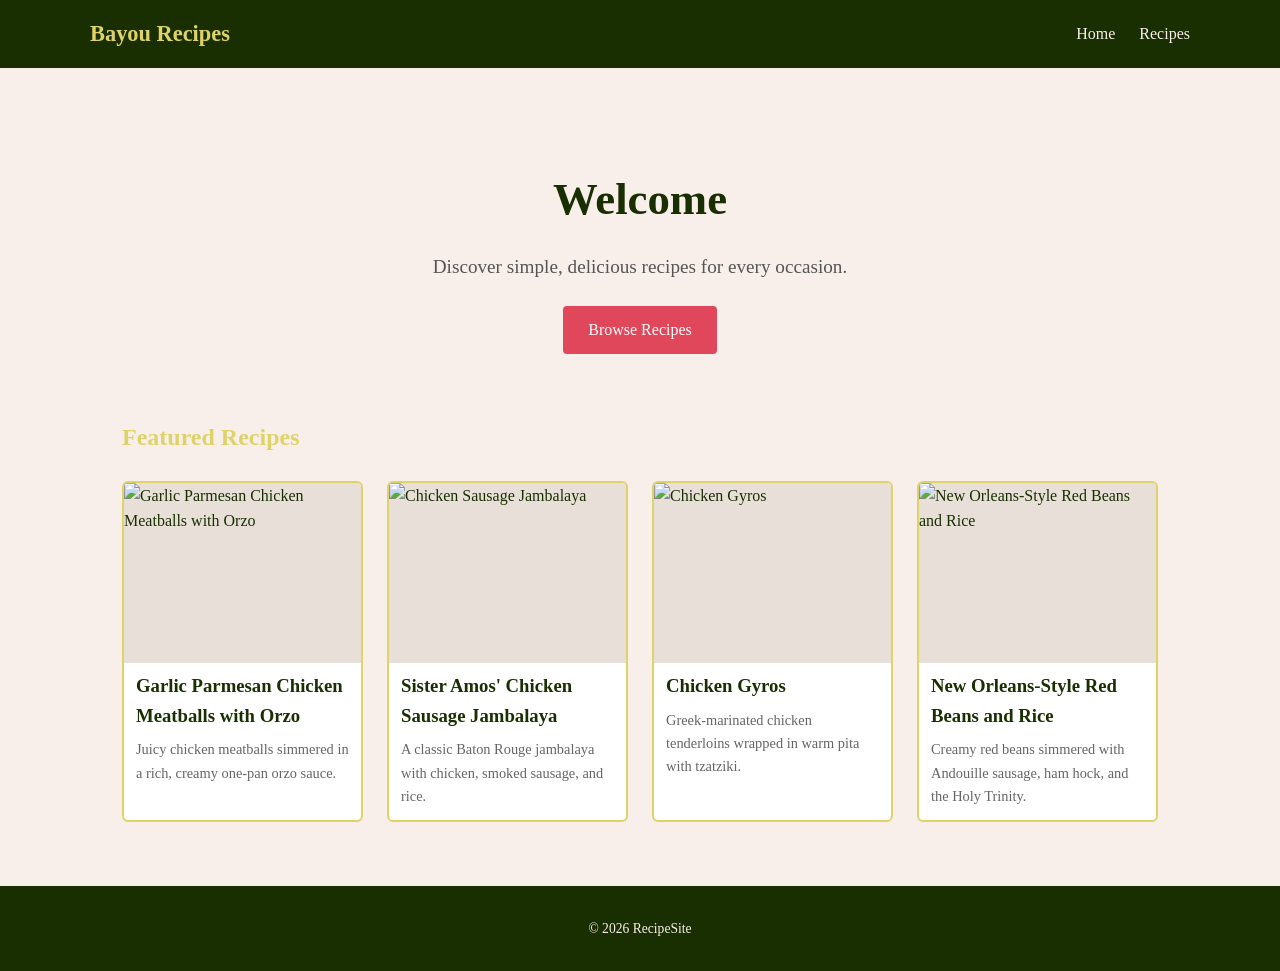
==== index.html @ 51a6a679 "initial commit" ====
<!DOCTYPE html>
<html lang="en">
<head>
  <meta charset="UTF-8" />
  <meta name="viewport" content="width=device-width, initial-scale=1.0" />
  <title>Recipe Site</title>
  <link rel="stylesheet" href="css/style.css" />
</head>
<body>
  <header>
    <nav>
      <a href="index.html" class="logo">Bayou Recipes</a>
      <ul>
        <li><a href="index.html">Home</a></li>
        <li><a href="recipes.html">Recipes</a></li>
      </ul>
    </nav>
  </header>

  <main>
    <section class="hero">
      <h1>Welcome</h1>
      <p>Discover simple, delicious recipes for every occasion.</p>
      <a href="recipes.html" class="btn">Browse Recipes</a>
    </section>

    <section class="featured">
      <h2>Featured Recipes</h2>
      <div class="card-grid">
        <a href="garlic-parmesan-meatballs.html" class="card">
          <img src="images/garlic-parmesan-meatballs.jpg" alt="Garlic Parmesan Chicken Meatballs with Orzo" />
          <h3>Garlic Parmesan Chicken Meatballs with Orzo</h3>
          <p>Juicy chicken meatballs simmered in a rich, creamy one-pan orzo sauce.</p>
        </a>
        <a href="chicken-sausage-jambalaya.html" class="card">
          <img src="images/chicken-sausage-jambalaya.jpg" alt="Chicken Sausage Jambalaya" />
          <h3>Sister Amos' Chicken Sausage Jambalaya</h3>
          <p>A classic Baton Rouge jambalaya with chicken, smoked sausage, and rice.</p>
        </a>
        <a href="chicken-gyros.html" class="card">
          <img src="images/chicken-gyros.jpg" alt="Chicken Gyros" />
          <h3>Chicken Gyros</h3>
          <p>Greek-marinated chicken tenderloins wrapped in warm pita with tzatziki.</p>
        </a>
        <a href="red-beans-and-rice.html" class="card">
          <img src="images/red-beans-and-rice.jpg" alt="New Orleans-Style Red Beans and Rice" />
          <h3>New Orleans-Style Red Beans and Rice</h3>
          <p>Creamy red beans simmered with Andouille sausage, ham hock, and the Holy Trinity.</p>
        </a>
      </div>
    </section>
  </main>

  <footer>
    <p>&copy; 2026 RecipeSite</p>
  </footer>
</body>
</html>
---- css/style.css ----
/* ── Palette ──────────────────────────────────────────
   #F8EFEA  cream      → page background
   #DED369  olive gold → accents, section headings
   #E0475B  raspberry  → primary action color
   #192F01  deep green → header, footer, strong text
   ───────────────────────────────────────────────── */

*, *::before, *::after { box-sizing: border-box; margin: 0; padding: 0; }

body {
  font-family: Georgia, serif;
  color: #192F01;
  background: #F8EFEA;
  line-height: 1.6;
}

/* ── Nav ── */
header { background: #192F01; padding: 1rem 2rem; }
nav { display: flex; align-items: center; justify-content: space-between; max-width: 1100px; margin: auto; }
.logo { font-size: 1.4rem; font-weight: bold; text-decoration: none; color: #DED369; }
nav ul { list-style: none; display: flex; gap: 1.5rem; }
nav ul a { text-decoration: none; color: #F8EFEA; }
nav ul a:hover { color: #DED369; }

/* ── Main content ── */
main { max-width: 1100px; margin: 2rem auto; padding: 0 2rem; }

/* ── Hero ── */
.hero { text-align: center; padding: 4rem 0; }
.hero h1 { font-size: 2.8rem; margin-bottom: 1rem; color: #192F01; }
.hero p { font-size: 1.2rem; color: #555; margin-bottom: 1.5rem; }

/* ── Button ── */
.btn {
  display: inline-block;
  padding: 0.7rem 1.6rem;
  background: #E0475B;
  color: #fff;
  text-decoration: none;
  border-radius: 4px;
}
.btn:hover { background: #c73650; }

/* ── Card grid ── */
.featured h2 { margin-bottom: 1.5rem; color: #DED369; }
.card-grid { display: grid; grid-template-columns: repeat(auto-fill, minmax(240px, 1fr)); gap: 1.5rem; }
.card { text-decoration: none; color: inherit; border: 2px solid #DED369; border-radius: 6px; overflow: hidden; background: #fff; transition: box-shadow 0.2s; }
.card:hover { box-shadow: 0 4px 14px rgba(25,47,1,0.15); }
.card img { width: 100%; height: 180px; object-fit: cover; display: block; background: #e8e0d8; }
.card h3 { padding: 0.5rem 0.75rem; color: #192F01; }
.card p { font-size: 0.9rem; color: #666; padding: 0 0.75rem 0.75rem; }

/* ── Download button ── */
.btn-download {
  display: inline-block;
  margin: 1rem 0 1.5rem;
  padding: 0.6rem 1.4rem;
  background: #192F01;
  color: #F8EFEA;
  text-decoration: none;
  border-radius: 4px;
  font-size: 0.95rem;
}
.btn-download:hover { background: #2e5002; }

/* ── Recipe page ── */
.recipe-meta { display: flex; gap: 1.5rem; color: #E0475B; font-size: 0.95rem; margin: 0.5rem 0 1.5rem; }
.recipe-hero { width: 100%; max-height: 400px; object-fit: cover; border-radius: 6px; margin-bottom: 2rem; background: #e8e0d8; }
.recipe-body { display: grid; grid-template-columns: 1fr 2fr; gap: 2rem; }
.ingredients h2, .instructions h2 { color: #DED369; margin-bottom: 0.75rem; }
.ingredients ul, .instructions ol { padding-left: 1.2rem; }
.ingredients li, .instructions li { margin-bottom: 0.4rem; }

/* ── Footer ── */
footer { text-align: center; padding: 2rem; color: #F8EFEA; background: #192F01; font-size: 0.85rem; margin-top: 4rem; }

/* ── Responsive ── */
@media (max-width: 600px) {
  .recipe-body { grid-template-columns: 1fr; }
  .hero h1 { font-size: 2rem; }
}
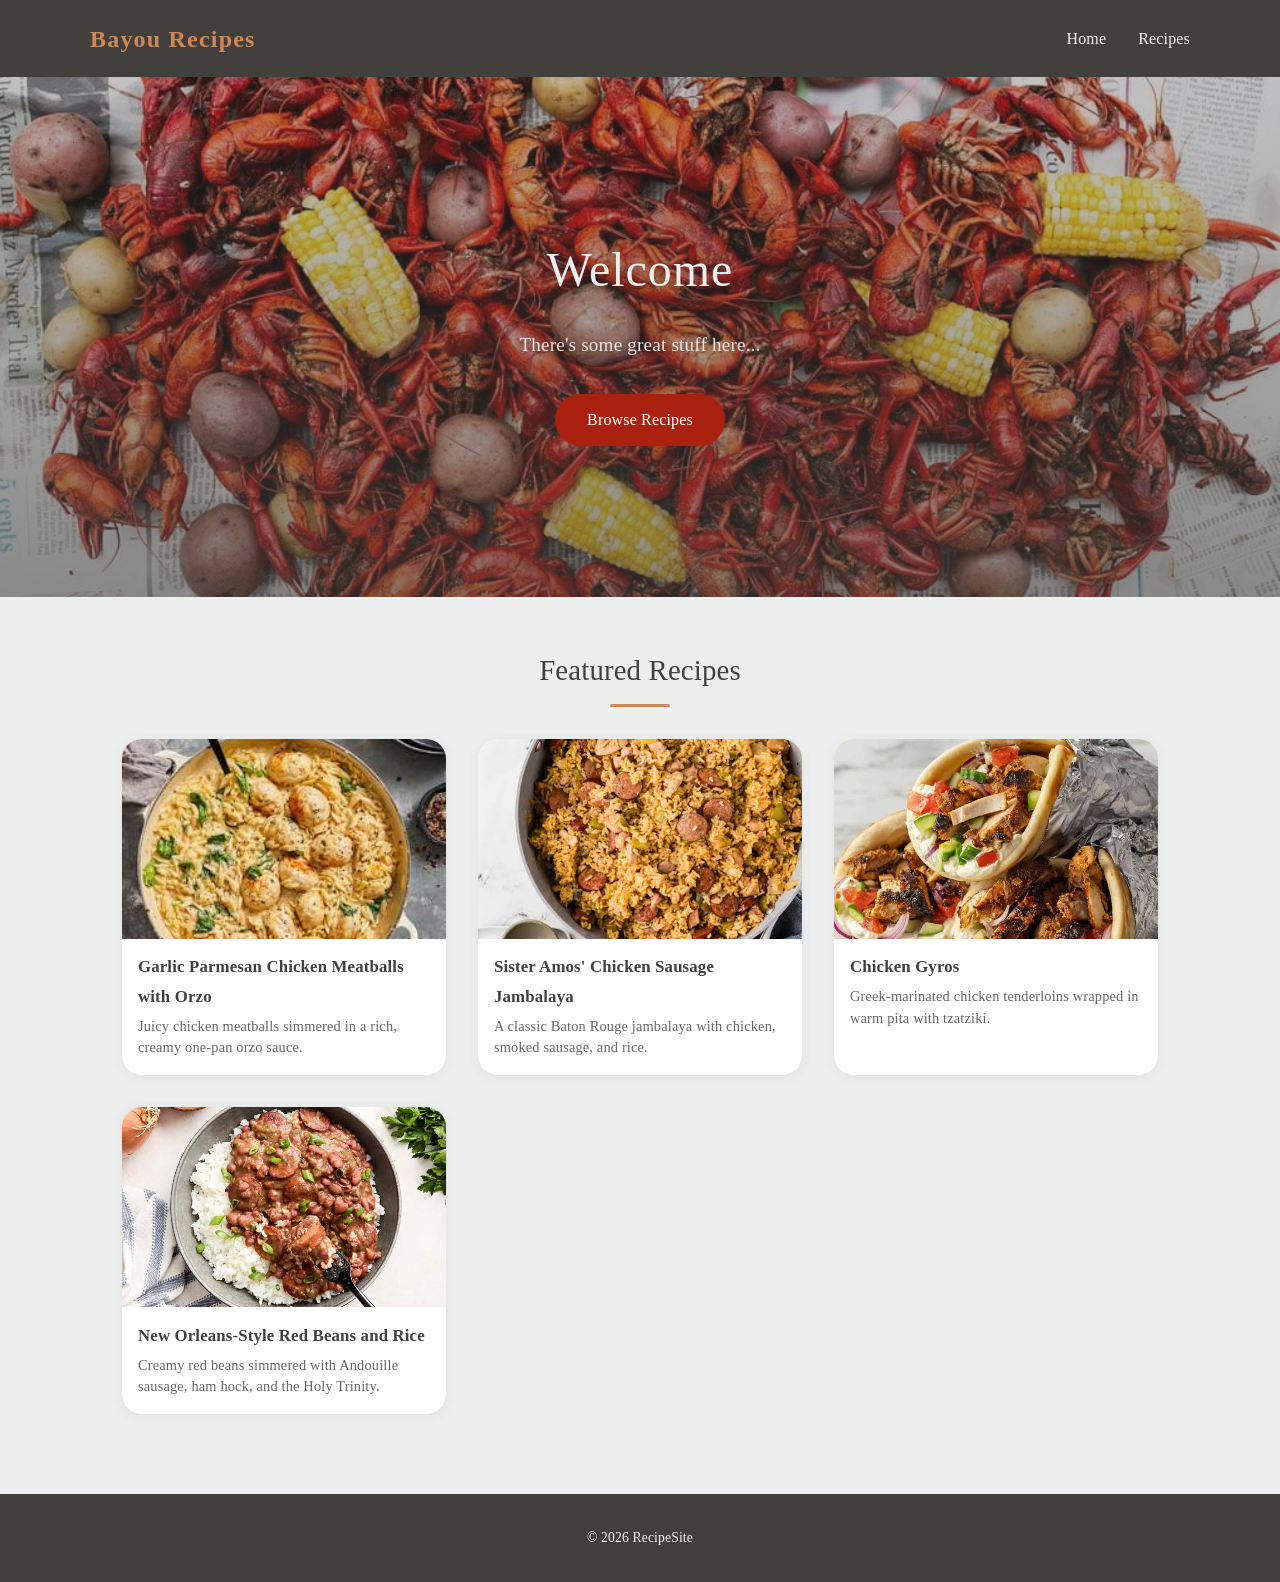
==== commit 54d95161: "changes" ====
--- a/index.html
+++ b/index.html
@@ -17,33 +17,35 @@
     </nav>
   </header>
 
+  <section class="hero" style="background-image: url('images/img_60394c7e3aaf4.jpg');">
+    <div class="hero-overlay">
+      <h1>Welcome</h1>
+      <p>There's some great stuff here...</p>
+      <a href="recipes.html" class="btn">Browse Recipes</a>
+    </div>
+  </section>
+
   <main>
-    <section class="hero">
-      <h1>Welcome</h1>
-      <p>Discover simple, delicious recipes for every occasion.</p>
-      <a href="recipes.html" class="btn">Browse Recipes</a>
-    </section>
-
     <section class="featured">
       <h2>Featured Recipes</h2>
       <div class="card-grid">
         <a href="garlic-parmesan-meatballs.html" class="card">
-          <img src="images/garlic-parmesan-meatballs.jpg" alt="Garlic Parmesan Chicken Meatballs with Orzo" />
+          <img src="images/orzo_meatballs.jpg" alt="Garlic Parmesan Chicken Meatballs with Orzo" />
           <h3>Garlic Parmesan Chicken Meatballs with Orzo</h3>
           <p>Juicy chicken meatballs simmered in a rich, creamy one-pan orzo sauce.</p>
         </a>
         <a href="chicken-sausage-jambalaya.html" class="card">
-          <img src="images/chicken-sausage-jambalaya.jpg" alt="Chicken Sausage Jambalaya" />
+          <img src="images/jambalaya.jpg" alt="Chicken Sausage Jambalaya" />
           <h3>Sister Amos' Chicken Sausage Jambalaya</h3>
           <p>A classic Baton Rouge jambalaya with chicken, smoked sausage, and rice.</p>
         </a>
         <a href="chicken-gyros.html" class="card">
-          <img src="images/chicken-gyros.jpg" alt="Chicken Gyros" />
+          <img src="images/chicken_gyro.jpg" alt="Chicken Gyros" />
           <h3>Chicken Gyros</h3>
           <p>Greek-marinated chicken tenderloins wrapped in warm pita with tzatziki.</p>
         </a>
         <a href="red-beans-and-rice.html" class="card">
-          <img src="images/red-beans-and-rice.jpg" alt="New Orleans-Style Red Beans and Rice" />
+          <img src="images/red_beans.jpg" alt="New Orleans-Style Red Beans and Rice" />
           <h3>New Orleans-Style Red Beans and Rice</h3>
           <p>Creamy red beans simmered with Andouille sausage, ham hock, and the Holy Trinity.</p>
         </a>
--- a/css/style.css
+++ b/css/style.css
@@ -1,81 +1,201 @@
 /* ── Palette ──────────────────────────────────────────
-   #F8EFEA  cream      → page background
-   #DED369  olive gold → accents, section headings
-   #E0475B  raspberry  → primary action color
-   #192F01  deep green → header, footer, strong text
+   #EDEFEE  light gray  → page background
+   #D08856  terracotta  → accents, section headings
+   #AA210F  deep red    → primary action color
+   #41403C  charcoal    → header, footer, strong text
    ───────────────────────────────────────────────── */
 
 *, *::before, *::after { box-sizing: border-box; margin: 0; padding: 0; }
 
 body {
-  font-family: Georgia, serif;
-  color: #192F01;
-  background: #F8EFEA;
-  line-height: 1.6;
+  font-family: 'Georgia', serif;
+  color: #41403C;
+  background: #EDEFEE;
+  line-height: 1.75;
+  letter-spacing: 0.01em;
 }
 
 /* ── Nav ── */
-header { background: #192F01; padding: 1rem 2rem; }
+header {
+  background: #41403C;
+  padding: 1.1rem 2.5rem;
+}
 nav { display: flex; align-items: center; justify-content: space-between; max-width: 1100px; margin: auto; }
-.logo { font-size: 1.4rem; font-weight: bold; text-decoration: none; color: #DED369; }
-nav ul { list-style: none; display: flex; gap: 1.5rem; }
-nav ul a { text-decoration: none; color: #F8EFEA; }
-nav ul a:hover { color: #DED369; }
+.logo { font-size: 1.5rem; font-weight: bold; text-decoration: none; color: #D08856; letter-spacing: 0.05em; }
+nav ul { list-style: none; display: flex; gap: 2rem; }
+nav ul a { text-decoration: none; color: #EDEFEE; font-size: 1rem; transition: color 0.2s; }
+nav ul a:hover { color: #D08856; }
 
 /* ── Main content ── */
-main { max-width: 1100px; margin: 2rem auto; padding: 0 2rem; }
+main { max-width: 1100px; margin: 3rem auto; padding: 0 2rem; }
 
 /* ── Hero ── */
-.hero { text-align: center; padding: 4rem 0; }
-.hero h1 { font-size: 2.8rem; margin-bottom: 1rem; color: #192F01; }
-.hero p { font-size: 1.2rem; color: #555; margin-bottom: 1.5rem; }
-
-/* ── Button ── */
+.hero {
+  width: 100%;
+  min-height: 520px;
+  background-size: cover;
+  background-position: center;
+  display: flex;
+  align-items: center;
+  justify-content: center;
+  position: relative;
+}
+.hero::after {
+  content: '';
+  position: absolute;
+  inset: 0;
+  background: linear-gradient(to bottom, rgba(65,64,60,0.3) 0%, rgba(65,64,60,0.6) 100%);
+}
+.hero-overlay {
+  position: relative;
+  z-index: 1;
+  text-align: center;
+  padding: 2rem;
+  max-width: 700px;
+}
+.hero-overlay h1 { font-size: 3.2rem; margin-bottom: 1rem; color: #EDEFEE; font-weight: normal; letter-spacing: 0.02em; text-shadow: 0 2px 8px rgba(0,0,0,0.3); }
+.hero-overlay p { font-size: 1.2rem; color: #e8e4e0; margin-bottom: 2rem; }
+.hero h1 { font-size: 3rem; margin-bottom: 1rem; color: #EDEFEE; font-weight: normal; }
+.hero p { font-size: 1.2rem; color: #e8e4e0; margin-bottom: 2rem; }
+
+/* ── Buttons ── */
 .btn {
   display: inline-block;
-  padding: 0.7rem 1.6rem;
-  background: #E0475B;
+  padding: 0.75rem 2rem;
+  background: #AA210F;
   color: #fff;
   text-decoration: none;
-  border-radius: 4px;
-}
-.btn:hover { background: #c73650; }
-
-/* ── Card grid ── */
-.featured h2 { margin-bottom: 1.5rem; color: #DED369; }
-.card-grid { display: grid; grid-template-columns: repeat(auto-fill, minmax(240px, 1fr)); gap: 1.5rem; }
-.card { text-decoration: none; color: inherit; border: 2px solid #DED369; border-radius: 6px; overflow: hidden; background: #fff; transition: box-shadow 0.2s; }
-.card:hover { box-shadow: 0 4px 14px rgba(25,47,1,0.15); }
-.card img { width: 100%; height: 180px; object-fit: cover; display: block; background: #e8e0d8; }
-.card h3 { padding: 0.5rem 0.75rem; color: #192F01; }
-.card p { font-size: 0.9rem; color: #666; padding: 0 0.75rem 0.75rem; }
-
-/* ── Download button ── */
+  border-radius: 2rem;
+  font-size: 1rem;
+  transition: background 0.25s, transform 0.2s;
+}
+.btn:hover { background: #8a1a0c; transform: translateY(-2px); }
+
 .btn-download {
   display: inline-block;
-  margin: 1rem 0 1.5rem;
-  padding: 0.6rem 1.4rem;
-  background: #192F01;
-  color: #F8EFEA;
+  margin: 1rem 0 1.75rem;
+  padding: 0.6rem 1.6rem;
+  background: #41403C;
+  color: #EDEFEE;
   text-decoration: none;
-  border-radius: 4px;
+  border-radius: 2rem;
   font-size: 0.95rem;
-}
-.btn-download:hover { background: #2e5002; }
+  transition: background 0.25s, transform 0.2s;
+}
+.btn-download:hover { background: #5a5955; transform: translateY(-2px); }
+
+/* ── Featured section heading ── */
+.featured { margin-top: 1rem; }
+.featured h2 {
+  margin-bottom: 2rem;
+  color: #41403C;
+  font-size: 1.8rem;
+  font-weight: normal;
+  text-align: center;
+  position: relative;
+}
+.featured h2::after {
+  content: '';
+  display: block;
+  width: 60px;
+  height: 3px;
+  background: #D08856;
+  border-radius: 2px;
+  margin: 0.5rem auto 0;
+}
+
+/* ── Card grid ── */
+.card-grid { display: grid; grid-template-columns: repeat(auto-fill, minmax(260px, 1fr)); gap: 2rem; }
+.card {
+  text-decoration: none;
+  color: inherit;
+  border-radius: 1.25rem;
+  overflow: hidden;
+  background: #fff;
+  box-shadow: 0 2px 12px rgba(65,64,60,0.08);
+  transition: box-shadow 0.3s, transform 0.3s;
+}
+.card:hover {
+  box-shadow: 0 8px 28px rgba(65,64,60,0.18);
+  transform: translateY(-4px);
+}
+.card img { width: 100%; height: 200px; object-fit: cover; display: block; background: #dcdcda; }
+.card h3 { padding: 0.85rem 1rem 0.3rem; color: #41403C; font-size: 1.05rem; }
+.card p { font-size: 0.9rem; color: #666; padding: 0 1rem 1rem; line-height: 1.5; }
 
 /* ── Recipe page ── */
-.recipe-meta { display: flex; gap: 1.5rem; color: #E0475B; font-size: 0.95rem; margin: 0.5rem 0 1.5rem; }
-.recipe-hero { width: 100%; max-height: 400px; object-fit: cover; border-radius: 6px; margin-bottom: 2rem; background: #e8e0d8; }
-.recipe-body { display: grid; grid-template-columns: 1fr 2fr; gap: 2rem; }
-.ingredients h2, .instructions h2 { color: #DED369; margin-bottom: 0.75rem; }
-.ingredients ul, .instructions ol { padding-left: 1.2rem; }
-.ingredients li, .instructions li { margin-bottom: 0.4rem; }
+.recipe-page h1 {
+  font-size: 2.4rem;
+  font-weight: normal;
+  margin-bottom: 0.5rem;
+  line-height: 1.2;
+}
+.recipe-meta {
+  display: flex;
+  flex-wrap: wrap;
+  gap: 1rem;
+  color: #AA210F;
+  font-size: 0.95rem;
+  margin-bottom: 1rem;
+}
+.recipe-description {
+  font-style: italic;
+  color: #6a6860;
+  margin-bottom: 1.5rem;
+  font-size: 1.05rem;
+  max-width: 750px;
+  line-height: 1.7;
+}
+.recipe-hero {
+  width: 100%;
+  max-height: 440px;
+  object-fit: cover;
+  border-radius: 1.5rem;
+  margin-bottom: 2.5rem;
+  box-shadow: 0 6px 24px rgba(65,64,60,0.12);
+}
+.recipe-body {
+  display: grid;
+  grid-template-columns: 1fr 2fr;
+  gap: 3rem;
+}
+.ingredients, .instructions {
+  background: #fff;
+  border-radius: 1.25rem;
+  padding: 1.75rem 2rem;
+  box-shadow: 0 2px 12px rgba(65,64,60,0.07);
+}
+.ingredients h2, .instructions h2 {
+  color: #41403C;
+  font-size: 1.3rem;
+  font-weight: normal;
+  margin-bottom: 1rem;
+  padding-bottom: 0.5rem;
+  border-bottom: 2px solid #D08856;
+}
+.ingredients h3 {
+  font-size: 1rem;
+  color: #AA210F;
+  margin: 1rem 0 0.4rem;
+}
+.ingredients ul, .instructions ol { padding-left: 1.3rem; }
+.ingredients li, .instructions li { margin-bottom: 0.55rem; line-height: 1.6; }
+.instructions ul { padding-left: 1.3rem; margin-top: 0.5rem; }
+.instructions ul li { margin-bottom: 0.4rem; }
 
 /* ── Footer ── */
-footer { text-align: center; padding: 2rem; color: #F8EFEA; background: #192F01; font-size: 0.85rem; margin-top: 4rem; }
+footer {
+  text-align: center;
+  padding: 2rem;
+  color: #EDEFEE;
+  background: #41403C;
+  font-size: 0.85rem;
+  margin-top: 5rem;
+}
 
 /* ── Responsive ── */
-@media (max-width: 600px) {
+@media (max-width: 700px) {
   .recipe-body { grid-template-columns: 1fr; }
-  .hero h1 { font-size: 2rem; }
-}
+  .hero h1 { font-size: 2.1rem; }
+  .recipe-page h1 { font-size: 1.8rem; }
+}
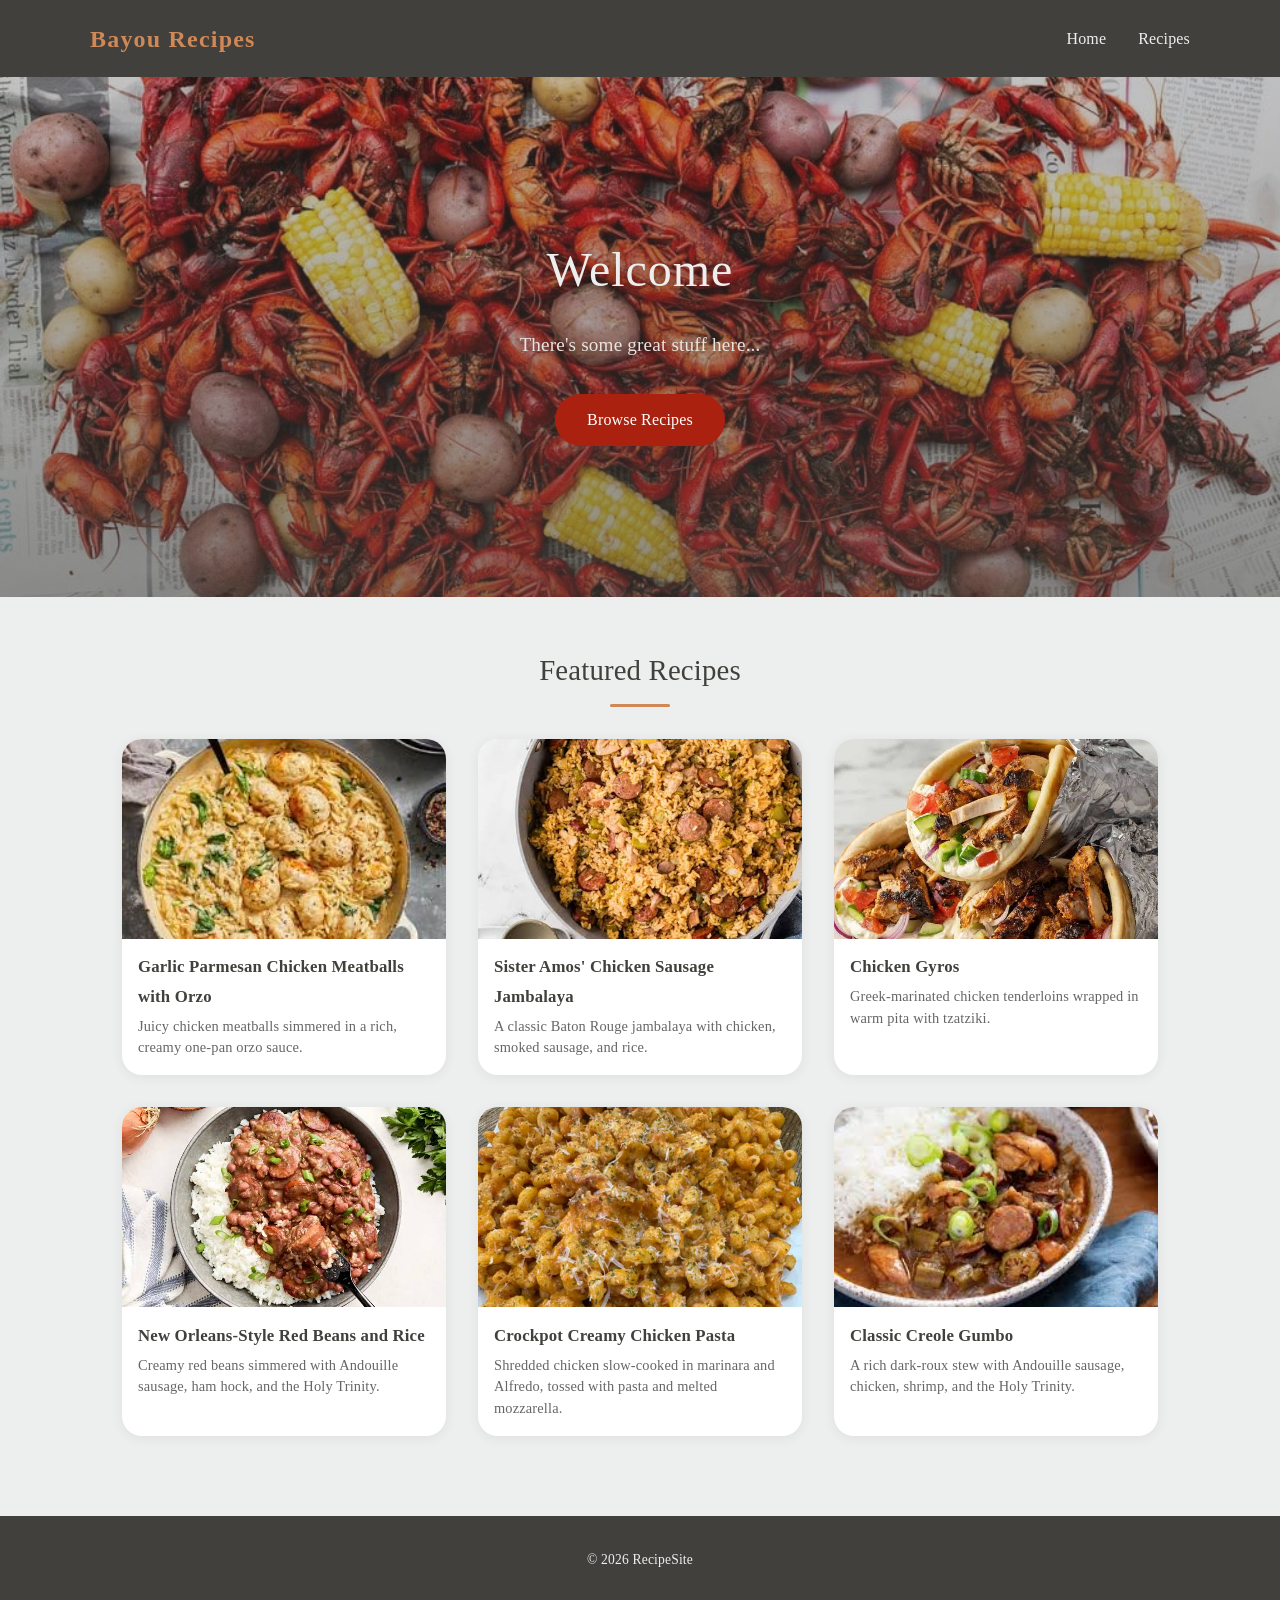
==== commit 5085dc93: "added more recipes" ====
--- a/index.html
+++ b/index.html
@@ -4,6 +4,7 @@
   <meta charset="UTF-8" />
   <meta name="viewport" content="width=device-width, initial-scale=1.0" />
   <title>Recipe Site</title>
+  <link rel="icon" href="favicon.svg" type="image/svg+xml" />
   <link rel="stylesheet" href="css/style.css" />
 </head>
 <body>
@@ -49,6 +50,16 @@
           <h3>New Orleans-Style Red Beans and Rice</h3>
           <p>Creamy red beans simmered with Andouille sausage, ham hock, and the Holy Trinity.</p>
         </a>
+        <a href="crockpot-creamy-chicken-pasta.html" class="card">
+          <img src="images/cream_chicken.jpg" alt="Crockpot Creamy Chicken Pasta" />
+          <h3>Crockpot Creamy Chicken Pasta</h3>
+          <p>Shredded chicken slow-cooked in marinara and Alfredo, tossed with pasta and melted mozzarella.</p>
+        </a>
+        <a href="classic-creole-gumbo.html" class="card">
+          <img src="images/gumbo.jpg" alt="Classic Creole Gumbo" />
+          <h3>Classic Creole Gumbo</h3>
+          <p>A rich dark-roux stew with Andouille sausage, chicken, shrimp, and the Holy Trinity.</p>
+        </a>
       </div>
     </section>
   </main>
--- a/css/style.css
+++ b/css/style.css
@@ -193,9 +193,114 @@
   margin-top: 5rem;
 }
 
-/* ── Responsive ── */
-@media (max-width: 700px) {
-  .recipe-body { grid-template-columns: 1fr; }
-  .hero h1 { font-size: 2.1rem; }
-  .recipe-page h1 { font-size: 1.8rem; }
-}
+/* ── Search bar ── */
+.search-wrap {
+  margin: 1.5rem 0 2rem;
+  display: flex;
+  flex-direction: column;
+  align-items: center;
+  gap: 0.5rem;
+}
+#recipe-search {
+  width: 100%;
+  max-width: 480px;
+  padding: 0.75rem 1.2rem;
+  border: 2px solid #D08856;
+  border-radius: 2rem;
+  font-size: 1rem;
+  font-family: inherit;
+  background: #fff;
+  color: #41403C;
+  outline: none;
+  transition: border-color 0.2s, box-shadow 0.2s;
+}
+#recipe-search:focus { border-color: #AA210F; box-shadow: 0 0 0 3px rgba(170,33,15,0.1); }
+#no-results { display: none; color: #AA210F; font-style: italic; font-size: 0.95rem; }
+
+/* ── Serving scaler ── */
+.scaler {
+  display: inline-flex;
+  align-items: center;
+  gap: 0.75rem;
+  background: #fff;
+  border: 2px solid #D08856;
+  border-radius: 2rem;
+  padding: 0.4rem 1rem;
+  margin: 0.75rem 0 1.5rem;
+  font-size: 0.95rem;
+}
+.scaler-label { color: #41403C; font-weight: bold; }
+.scaler-btn {
+  background: #AA210F;
+  color: #fff;
+  border: none;
+  border-radius: 50%;
+  width: 28px;
+  height: 28px;
+  font-size: 1.1rem;
+  line-height: 1;
+  cursor: pointer;
+  transition: background 0.2s;
+  display: flex;
+  align-items: center;
+  justify-content: center;
+}
+.scaler-btn:hover:not(:disabled) { background: #8a1a0c; }
+.scaler-btn:disabled { background: #ccc; cursor: not-allowed; }
+#serving-count { min-width: 1.5rem; text-align: center; font-size: 1.1rem; font-weight: bold; color: #AA210F; }
+
+/* ── Responsive — Tablet (≤900px) ── */
+@media (max-width: 900px) {
+  main { margin: 2rem auto; padding: 0 1.5rem; }
+
+  .hero { min-height: 420px; }
+  .hero-overlay h1 { font-size: 2.6rem; }
+
+  .card-grid { grid-template-columns: repeat(2, 1fr); gap: 1.5rem; }
+
+  .recipe-body { grid-template-columns: 1fr; gap: 1.5rem; }
+  .recipe-page h1 { font-size: 2rem; }
+  .recipe-hero { max-height: 340px; }
+}
+
+/* ── Responsive — Mobile (≤600px) ── */
+@media (max-width: 600px) {
+  /* Nav */
+  header { padding: 0.9rem 1.2rem; }
+  .logo { font-size: 1.2rem; }
+  nav ul { gap: 1.2rem; }
+  nav ul a { font-size: 0.9rem; }
+
+  /* Hero */
+  .hero { min-height: 320px; }
+  .hero-overlay { padding: 1.25rem; }
+  .hero-overlay h1 { font-size: 1.9rem; }
+  .hero-overlay p { font-size: 1rem; margin-bottom: 1.4rem; }
+  .hero h1 { font-size: 1.9rem; }
+
+  /* Main */
+  main { margin: 1.5rem auto; padding: 0 1rem; }
+
+  /* Cards — single column */
+  .card-grid { grid-template-columns: 1fr; gap: 1.25rem; }
+  .card img { height: 180px; }
+
+  /* Featured heading */
+  .featured h2 { font-size: 1.4rem; }
+
+  /* Buttons — full width on mobile */
+  .btn { display: block; text-align: center; padding: 0.85rem 1rem; }
+  .btn-download { display: block; text-align: center; }
+
+  /* Recipe page */
+  .recipe-page h1 { font-size: 1.6rem; }
+  .recipe-meta { font-size: 0.85rem; gap: 0.6rem; }
+  .recipe-description { font-size: 0.95rem; }
+  .recipe-hero { border-radius: 0.75rem; max-height: 240px; }
+  .recipe-body { gap: 1.25rem; }
+  .ingredients, .instructions { padding: 1.25rem 1.25rem; }
+  .ingredients h2, .instructions h2 { font-size: 1.1rem; }
+
+  /* Footer */
+  footer { margin-top: 3rem; padding: 1.5rem 1rem; }
+}
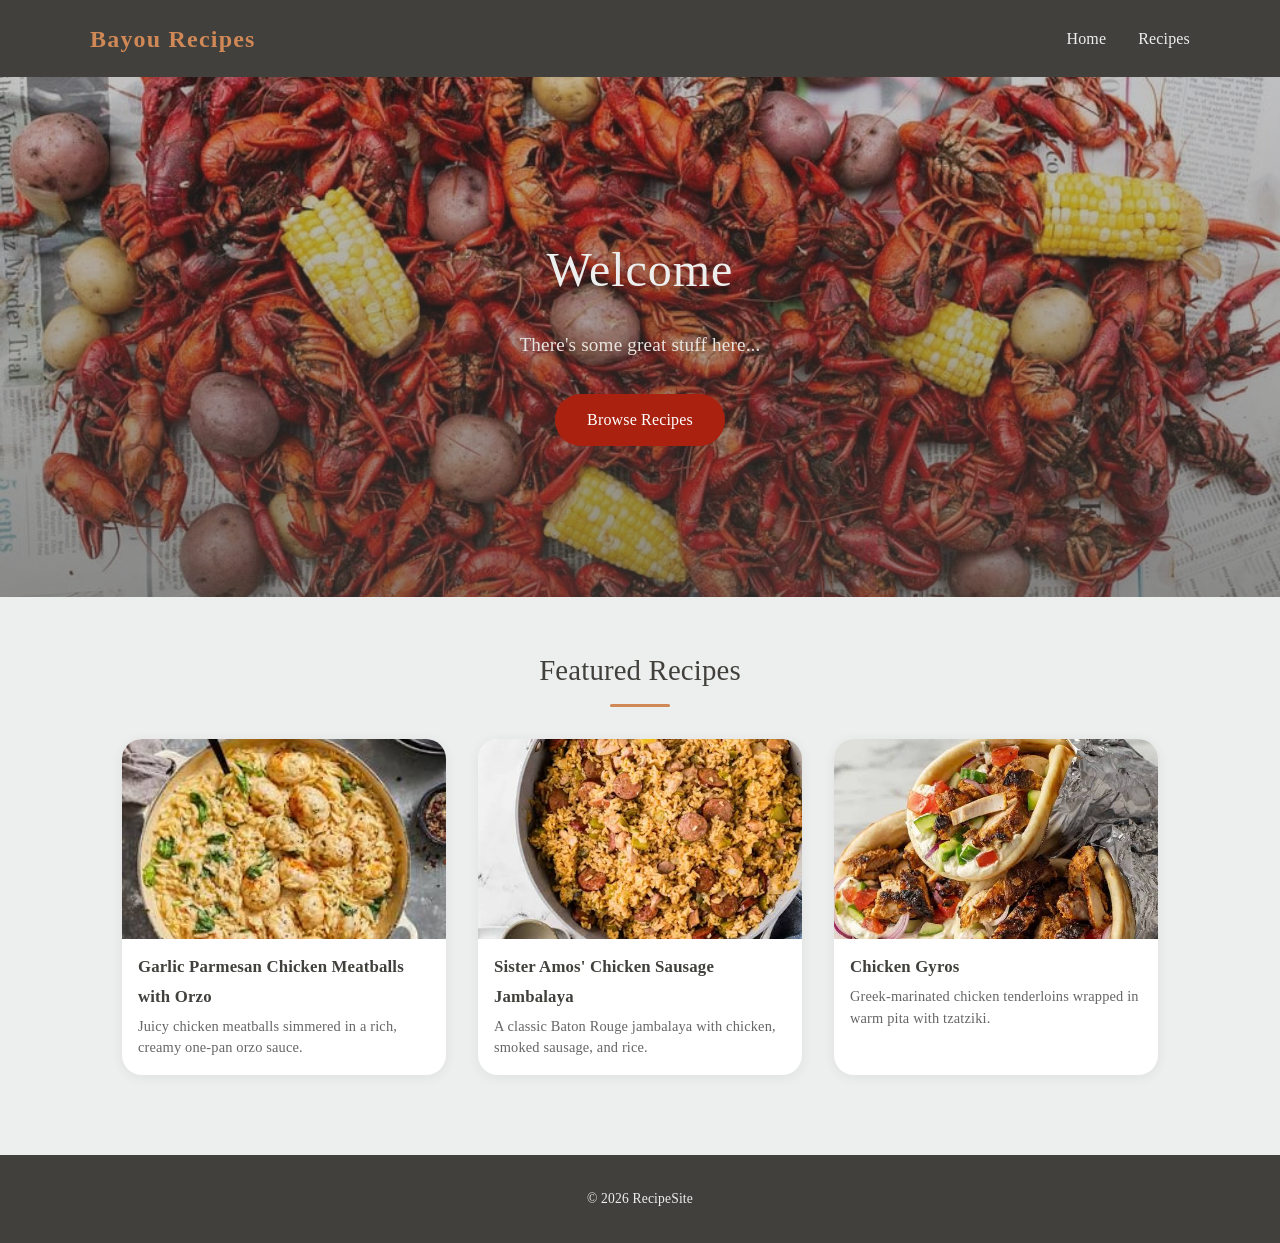
==== commit fc71d795: "only shows 3 on index page" ====
--- a/index.html
+++ b/index.html
@@ -45,21 +45,6 @@
           <h3>Chicken Gyros</h3>
           <p>Greek-marinated chicken tenderloins wrapped in warm pita with tzatziki.</p>
         </a>
-        <a href="red-beans-and-rice.html" class="card">
-          <img src="images/red_beans.jpg" alt="New Orleans-Style Red Beans and Rice" />
-          <h3>New Orleans-Style Red Beans and Rice</h3>
-          <p>Creamy red beans simmered with Andouille sausage, ham hock, and the Holy Trinity.</p>
-        </a>
-        <a href="crockpot-creamy-chicken-pasta.html" class="card">
-          <img src="images/cream_chicken.jpg" alt="Crockpot Creamy Chicken Pasta" />
-          <h3>Crockpot Creamy Chicken Pasta</h3>
-          <p>Shredded chicken slow-cooked in marinara and Alfredo, tossed with pasta and melted mozzarella.</p>
-        </a>
-        <a href="classic-creole-gumbo.html" class="card">
-          <img src="images/gumbo.jpg" alt="Classic Creole Gumbo" />
-          <h3>Classic Creole Gumbo</h3>
-          <p>A rich dark-roux stew with Andouille sausage, chicken, shrimp, and the Holy Trinity.</p>
-        </a>
       </div>
     </section>
   </main>
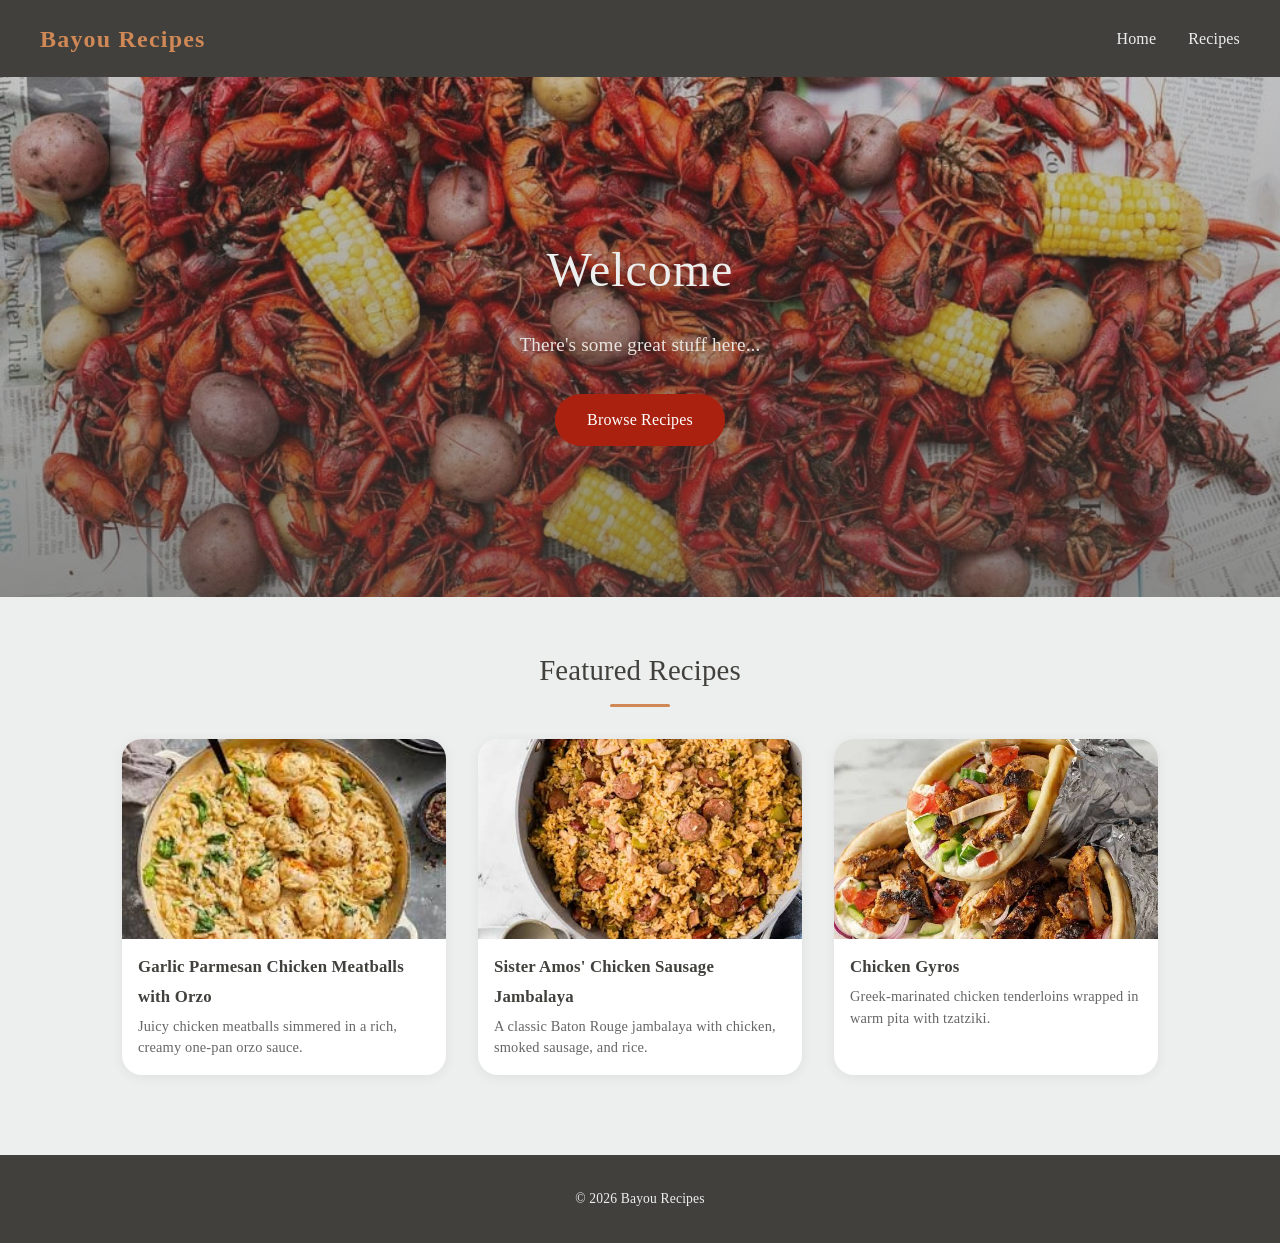
==== commit 414ff209: "mucho changes" ====
--- a/index.html
+++ b/index.html
@@ -1,56 +1,59 @@
 <!DOCTYPE html>
 <html lang="en">
+
 <head>
-  <meta charset="UTF-8" />
-  <meta name="viewport" content="width=device-width, initial-scale=1.0" />
-  <title>Recipe Site</title>
-  <link rel="icon" href="favicon.svg" type="image/svg+xml" />
-  <link rel="stylesheet" href="css/style.css" />
+    <meta charset="UTF-8" />
+    <meta name="viewport" content="width=device-width, initial-scale=1.0" />
+    <title>Recipe Site</title>
+    <link rel="icon" href="favicon.svg" type="image/svg+xml" />
+    <link rel="stylesheet" href="css/style.css" />
 </head>
+
 <body>
-  <header>
-    <nav>
-      <a href="index.html" class="logo">Bayou Recipes</a>
-      <ul>
-        <li><a href="index.html">Home</a></li>
-        <li><a href="recipes.html">Recipes</a></li>
-      </ul>
-    </nav>
-  </header>
+    <header>
+        <nav>
+            <a href="index.html" class="logo">Bayou Recipes</a>
+            <ul>
+                <li><a href="index.html">Home</a></li>
+                <li><a href="recipes.html">Recipes</a></li>
+            </ul>
+        </nav>
+    </header>
 
-  <section class="hero" style="background-image: url('images/img_60394c7e3aaf4.jpg');">
-    <div class="hero-overlay">
-      <h1>Welcome</h1>
-      <p>There's some great stuff here...</p>
-      <a href="recipes.html" class="btn">Browse Recipes</a>
-    </div>
-  </section>
+    <section class="hero" style="background-image: url('images/img_60394c7e3aaf4.jpg');">
+        <div class="hero-overlay">
+            <h1>Welcome</h1>
+            <p>There's some great stuff here...</p>
+            <a href="recipes.html" class="btn">Browse Recipes</a>
+        </div>
+    </section>
 
-  <main>
-    <section class="featured">
-      <h2>Featured Recipes</h2>
-      <div class="card-grid">
-        <a href="garlic-parmesan-meatballs.html" class="card">
-          <img src="images/orzo_meatballs.jpg" alt="Garlic Parmesan Chicken Meatballs with Orzo" />
-          <h3>Garlic Parmesan Chicken Meatballs with Orzo</h3>
-          <p>Juicy chicken meatballs simmered in a rich, creamy one-pan orzo sauce.</p>
-        </a>
-        <a href="chicken-sausage-jambalaya.html" class="card">
-          <img src="images/jambalaya.jpg" alt="Chicken Sausage Jambalaya" />
-          <h3>Sister Amos' Chicken Sausage Jambalaya</h3>
-          <p>A classic Baton Rouge jambalaya with chicken, smoked sausage, and rice.</p>
-        </a>
-        <a href="chicken-gyros.html" class="card">
-          <img src="images/chicken_gyro.jpg" alt="Chicken Gyros" />
-          <h3>Chicken Gyros</h3>
-          <p>Greek-marinated chicken tenderloins wrapped in warm pita with tzatziki.</p>
-        </a>
-      </div>
-    </section>
-  </main>
+    <main>
+        <section class="featured">
+            <h2>Featured Recipes</h2>
+            <div class="card-grid">
+                <a href="garlic-parmesan-meatballs.html" class="card">
+                    <img src="images/orzo_meatballs.jpg" alt="Garlic Parmesan Chicken Meatballs with Orzo" />
+                    <h3>Garlic Parmesan Chicken Meatballs with Orzo</h3>
+                    <p>Juicy chicken meatballs simmered in a rich, creamy one-pan orzo sauce.</p>
+                </a>
+                <a href="chicken-sausage-jambalaya.html" class="card">
+                    <img src="images/jambalaya.jpg" alt="Chicken Sausage Jambalaya" />
+                    <h3>Sister Amos' Chicken Sausage Jambalaya</h3>
+                    <p>A classic Baton Rouge jambalaya with chicken, smoked sausage, and rice.</p>
+                </a>
+                <a href="chicken-gyros.html" class="card">
+                    <img src="images/chicken_gyro.jpg" alt="Chicken Gyros" />
+                    <h3>Chicken Gyros</h3>
+                    <p>Greek-marinated chicken tenderloins wrapped in warm pita with tzatziki.</p>
+                </a>
+            </div>
+        </section>
+    </main>
 
-  <footer>
-    <p>&copy; 2026 RecipeSite</p>
-  </footer>
+    <footer>
+        <p>&copy; 2026 Bayou Recipes</p>
+    </footer>
 </body>
-</html>
+
+</html>
--- a/css/style.css
+++ b/css/style.css
@@ -7,6 +7,8 @@
 
 *, *::before, *::after { box-sizing: border-box; margin: 0; padding: 0; }
 
+html { scroll-behavior: smooth; }
+
 body {
   font-family: 'Georgia', serif;
   color: #41403C;
@@ -20,7 +22,7 @@
   background: #41403C;
   padding: 1.1rem 2.5rem;
 }
-nav { display: flex; align-items: center; justify-content: space-between; max-width: 1100px; margin: auto; }
+nav { display: flex; align-items: center; justify-content: space-between; }
 .logo { font-size: 1.5rem; font-weight: bold; text-decoration: none; color: #D08856; letter-spacing: 0.05em; }
 nav ul { list-style: none; display: flex; gap: 2rem; }
 nav ul a { text-decoration: none; color: #EDEFEE; font-size: 1rem; transition: color 0.2s; }
@@ -70,6 +72,20 @@
   transition: background 0.25s, transform 0.2s;
 }
 .btn:hover { background: #8a1a0c; transform: translateY(-2px); }
+
+.btn-jump {
+  display: inline-block;
+  margin: 0.75rem 0 0.5rem;
+  padding: 0.55rem 1.5rem;
+  background: transparent;
+  color: #AA210F;
+  border: 2px solid #AA210F;
+  text-decoration: none;
+  border-radius: 2rem;
+  font-size: 0.95rem;
+  transition: background 0.25s, color 0.25s, transform 0.2s;
+}
+.btn-jump:hover { background: #AA210F; color: #fff; transform: translateY(-2px); }
 
 .btn-download {
   display: inline-block;
@@ -191,6 +207,27 @@
   background: #41403C;
   font-size: 0.85rem;
   margin-top: 5rem;
+}
+
+/* ── Ingredient checklist ── */
+.ingredient-label {
+  display: flex;
+  align-items: baseline;
+  gap: 0.6rem;
+  cursor: pointer;
+  transition: opacity 0.2s;
+}
+.ingredient-check {
+  flex-shrink: 0;
+  width: 1.1rem;
+  height: 1.1rem;
+  margin-top: 0.15rem;
+  accent-color: #AA210F;
+  cursor: pointer;
+}
+.ingredients li.checked .ingredient-label {
+  opacity: 0.4;
+  text-decoration: line-through;
 }
 
 /* ── Search bar ── */
@@ -249,6 +286,42 @@
 .scaler-btn:disabled { background: #ccc; cursor: not-allowed; }
 #serving-count { min-width: 1.5rem; text-align: center; font-size: 1.1rem; font-weight: bold; color: #AA210F; }
 
+/* ── Print ── */
+@media print {
+  /* Hide everything that isn't the recipe */
+  header, footer, .scaler, .btn-download, .btn, .search-wrap { display: none !important; }
+
+  body { background: #fff; color: #000; font-size: 11pt; line-height: 1.5; }
+  main { max-width: 100%; margin: 0; padding: 0; }
+
+  /* Recipe hero — keep it but cap the height */
+  .recipe-hero { max-height: 220px; border-radius: 0; box-shadow: none; margin-bottom: 1rem; }
+
+  /* Title and meta */
+  .recipe-page h1 { font-size: 20pt; margin-bottom: 0.25rem; }
+  .recipe-meta { font-size: 10pt; color: #333; margin-bottom: 0.5rem; }
+  .recipe-description { font-size: 10pt; color: #444; margin-bottom: 1rem; }
+
+  /* Two-column layout stays on print */
+  .recipe-body { display: grid; grid-template-columns: 1fr 2fr; gap: 1.5rem; }
+
+  /* Ingredient & instruction cards — no shadow, no background */
+  .ingredients, .instructions { background: none; box-shadow: none; padding: 0; border-radius: 0; }
+  .ingredients h2, .instructions h2 { font-size: 13pt; border-bottom: 1pt solid #999; padding-bottom: 3pt; margin-bottom: 6pt; }
+  .ingredients h3 { font-size: 11pt; margin: 8pt 0 3pt; }
+
+  /* Checkboxes — hide the JS-added checkboxes when printing */
+  .ingredient-check { display: none; }
+  .ingredients li.checked .ingredient-label { opacity: 1; text-decoration: none; }
+
+  /* Don't break ingredients or steps across pages */
+  .ingredients, .instructions { page-break-inside: avoid; }
+  li { page-break-inside: avoid; }
+
+  /* Page URL/date printed by browser — suppress */
+  @page { margin: 1.5cm; }
+}
+
 /* ── Responsive — Tablet (≤900px) ── */
 @media (max-width: 900px) {
   main { margin: 2rem auto; padding: 0 1.5rem; }
